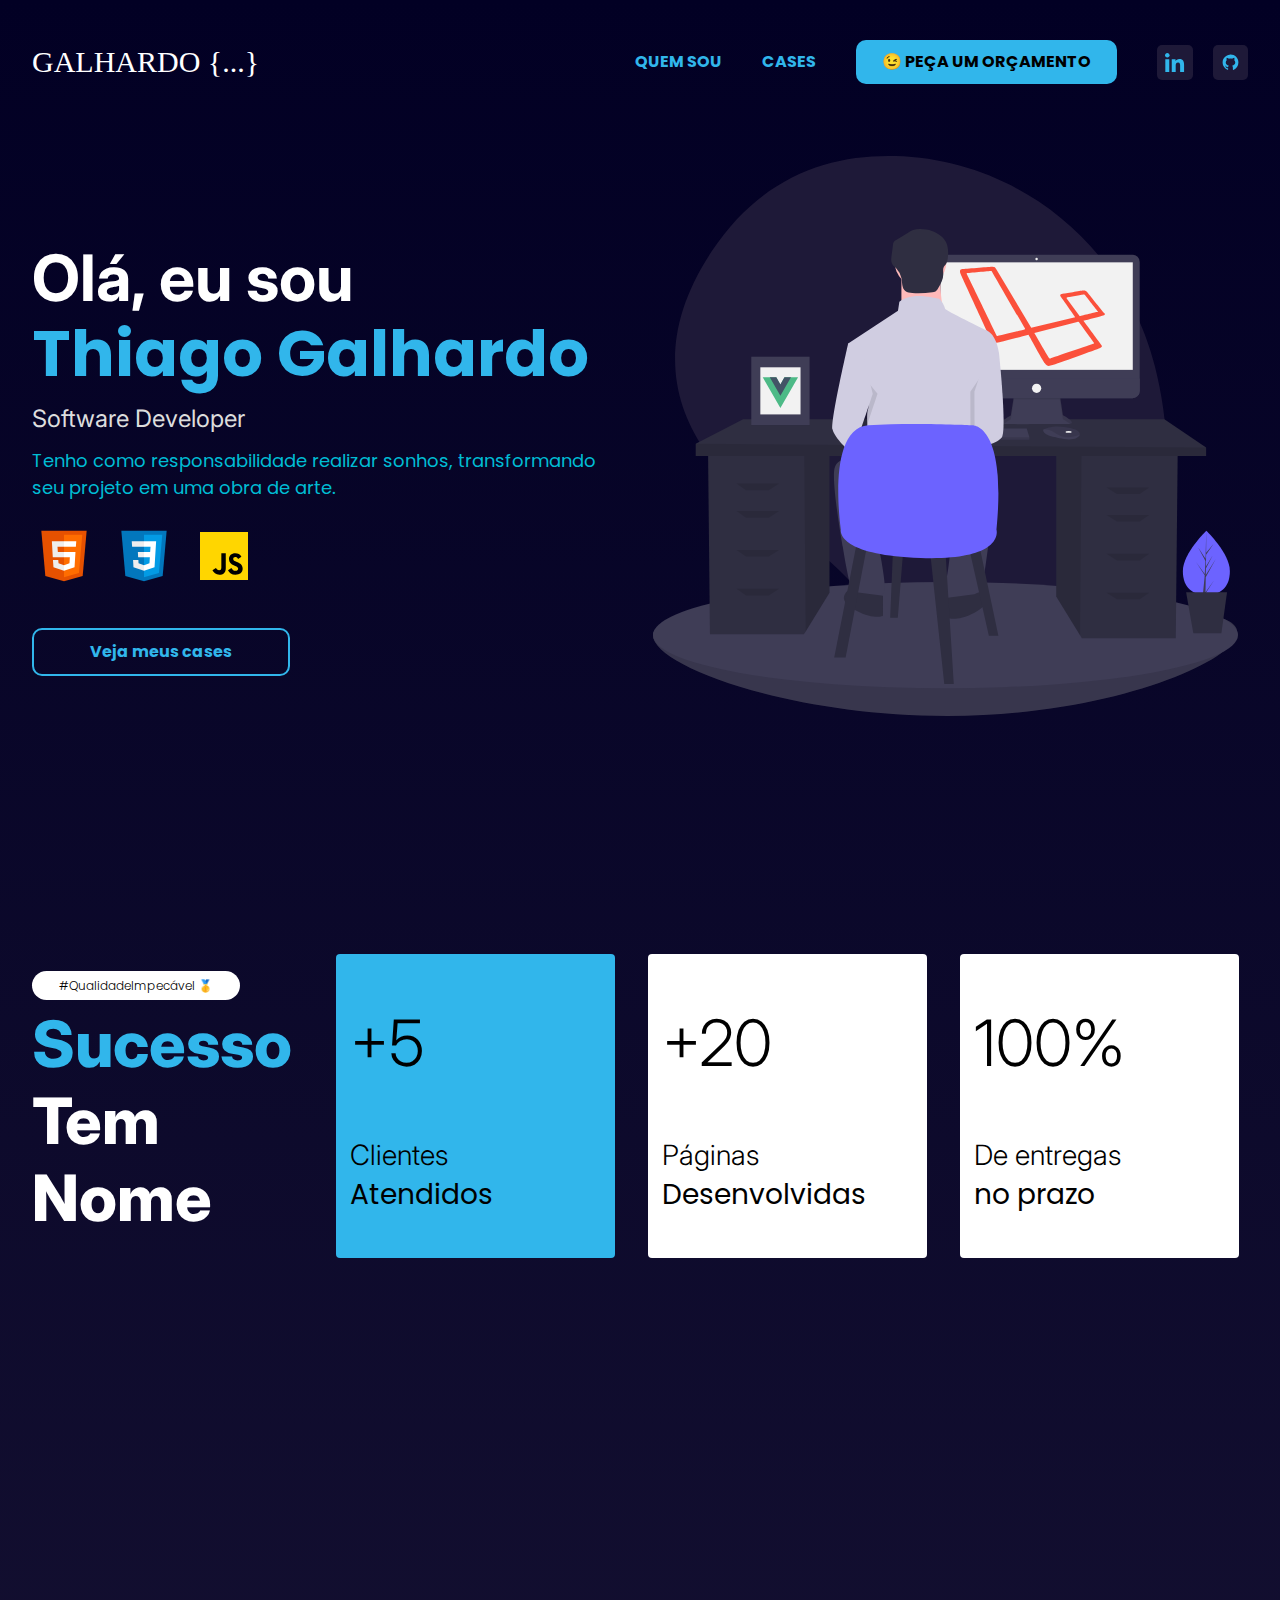
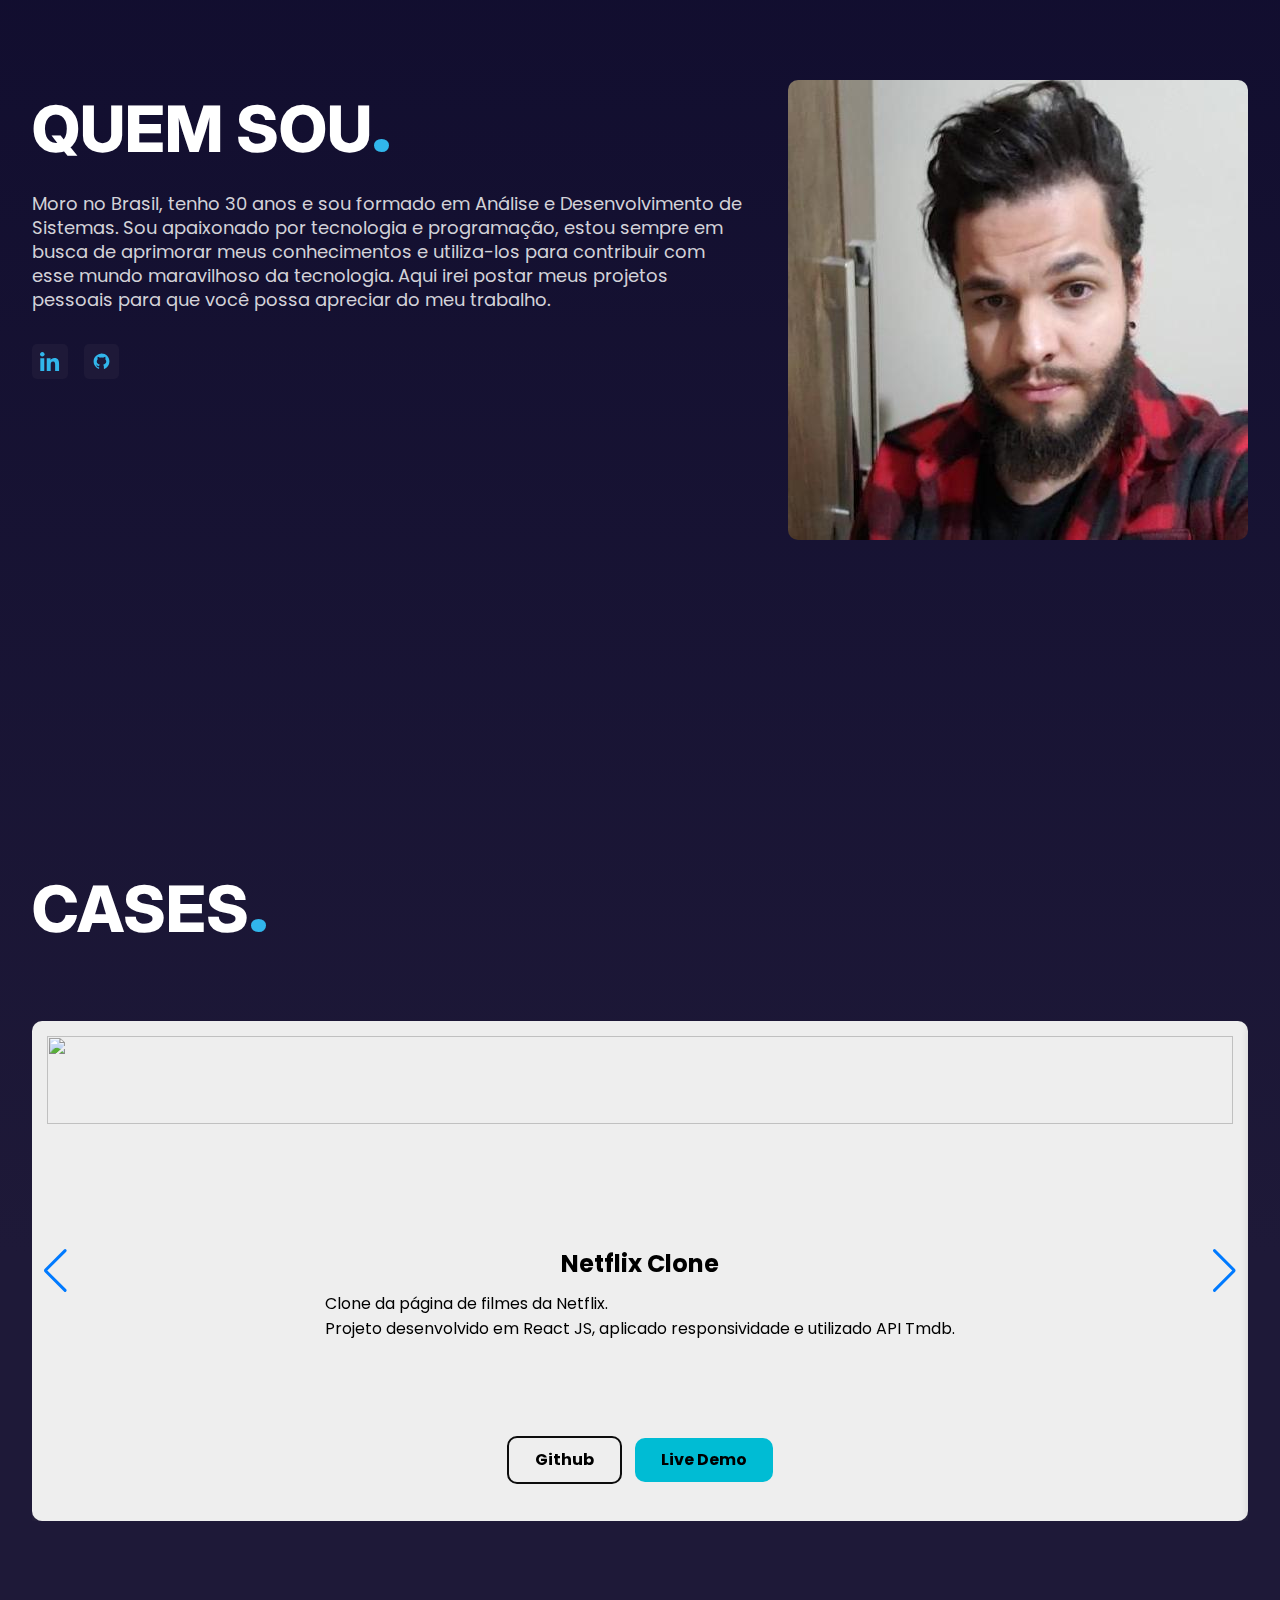
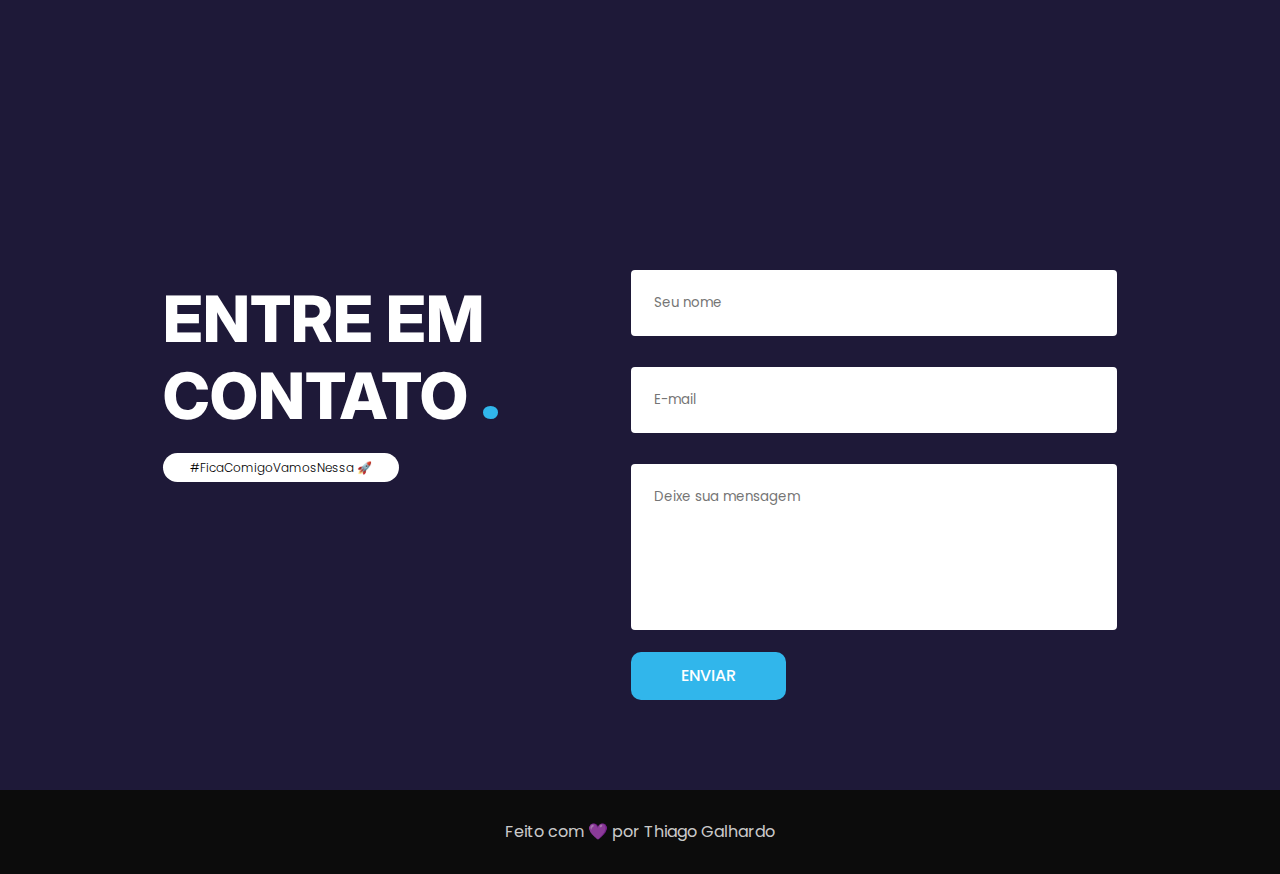
==== index.html @ ac918afe "change colors, logo and icons" ====
<!DOCTYPE html>
<html lang="pt-BR">

<head>
    <meta charset="UTF-8">
    <meta http-equiv="X-UA-Compatible" content="IE=edge">
    <meta name="viewport" content="width=device-width, initial-scale=1.0">

    <!-- ========= GOOGLE FONTS ========= -->

    <link rel="preconnect" href="https://fonts.googleapis.com" />
    <link rel="preconnect" href="https://fonts.gstatic.com" crossorigin />
    <link
        href="https://fonts.googleapis.com/css2?family=Inter:wght@300;700;800;900&family=Poppins:wght@400;700&display=swap"
        rel="stylesheet" />

    <!-- ========= CSS ========= -->

    <link rel="stylesheet" href="./assets/styles/reset.css" />
    <link rel="stylesheet" href="./assets/styles/pattern.css" />
    <link rel="stylesheet" href="./assets/styles/style.css" />
    <link rel="stylesheet" href="./assets/styles/responsive.css" />

    <!-- SWIPER -->
    <link rel="stylesheet" href="https://unpkg.com/swiper@8/swiper-bundle.min.css" />

    <title>Thiago Galhardo | Portfolio</title>
</head>

<body>
    <header>
        <div class="container">
            <div class="logo">

                <a href="index.html">
                    <p>GALHARDO {...}</p>
                </a>

            </div>
            <nav>
                <ul class="menu">
                    <li><a href="#about" class="menu-item">QUEM SOU</a></li>
                    <li><a href="#cases" class="menu-item">CASES</a></li>
                </ul>
                <a href="#contact" class="btn-primary">
                    😉 <span>PEÇA UM ORÇAMENTO</span></a>
                <ul class="menu-social">
                    <li class="icon-social">
                        <a href="https://www.linkedin.com/in/thgalhardo/" target="_blank"><img
                                src="./assets/img/icon-linkedin.svg" alt="Ir para Página do Linkedin" /></a>
                    </li>
                    <li class="icon-social">
                        <a href="https://github.com/ThiagoGalhardo" target="_blank"><img
                                src="./assets/img/icon-github.svg" alt="Ir para Página do GitHub" /></a>
                    </li>
                </ul>
            </nav>

        </div>
    </header>

    <main>
        <section class="s-hero">
            <div class="container">
                <div class="hello">
                    <div class="title">
                        <h1>Olá, eu sou <br /><span>Thiago Galhardo</span></h1>
                        <h2>Software Developer</h2>
                        <p>
                            Tenho como responsabilidade realizar sonhos, transformando seu projeto em uma obra de arte.
                        </p>

                        <div class="techs">
                            <a href="">
                                <img src="./assets/img/icon-html.svg" alt="Linguagem de marcação HTML" />
                            </a>
                            <a href="">
                                <img src="./assets/img/icon-css.svg" alt="Folha de estilo CSS" />
                            </a>
                            <a href="">
                                <img src="./assets/img/icon-javascript.svg" alt="Linguagem de programação Javascript" />
                            </a>
                        </div>

                        <a href="#cases" class="btn-primary empty">Veja meus cases</a>
                    </div>
                </div>

                <div class="hello-image">
                    <img src="./assets/img/undraw_laravel_and_vue.svg" alt="">
                </div>

            </div>
        </section>

        <section class="s-success">
            <div class="container">
                <div class="title-success">
                    <span class="tag">#QualidadeImpecável 🥇</span>
                    <h2><span>Sucesso</span><br />Tem <br />Nome</h2>
                </div>


                <div class="cards">
                    <div class="card active">
                        <div class="card-title">
                            <h3>+5</h3>
                        </div>
                        <div class="card-info">
                            <p>
                                Clientes <br />
                                <strong>Atendidos</strong>
                            </p>
                        </div>
                    </div>

                    <div class="card">
                        <div class="card-title">
                            <h3>+20</h3>
                        </div>
                        <div class="card-info">
                            <p>
                                Páginas <br />
                                <strong>Desenvolvidas </strong>
                            </p>
                        </div>
                    </div>

                    <div class="card">
                        <div class="card-title">
                            <h3>100%</h3>
                        </div>
                        <div class="card-info">
                            <p>
                                De entregas <br />
                                <strong>no prazo</strong>
                            </p>
                        </div>
                    </div>
                </div>


            </div>

        </section>

        <section id="about" class="s-about">
            <div class="container">
                <div class="about-me">
                    <h2>QUEM SOU<span>.</span></h2>
                    <p>Moro no Brasil, tenho 30 anos e sou formado em Análise e Desenvolvimento de Sistemas.
                        Sou apaixonado por tecnologia e programação, estou sempre em busca de aprimorar meus
                        conhecimentos e utiliza-los para contribuir com esse mundo maravilhoso da tecnologia.
                        Aqui irei postar meus projetos pessoais para que você possa apreciar do meu trabalho.
                    </p>
                    <ul>
                        <li class="icon-social">
                            <a href="https://www.linkedin.com/in/thgalhardo/"><img src="./assets/img/icon-linkedin.svg"
                                    alt="Meu Linkedin" /></a>
                        </li>

                        <li class="icon-social">
                            <a href="https://github.com/ThiagoGalhardo"><img src="./assets/img/icon-github.svg"
                                    alt="Meu GitHub" /></a>
                        </li>
                    </ul>
                </div>
                <div class="my-picture">
                    <img src="./assets/img/picture.jpg" alt="Foto de Perfil" />
                </div>
            </div>
        </section>

        <section id="cases" class="s-cases">
            <div class="container">
                <div class="title-cases">
                    <h2>CASES<span>.</span></h2>
                </div>

                <div class="swiper mySwiper">
                    <div class="swiper-wrapper">

                        <div class="swiper-slide">
                            <img src="./assets/img/netflix-clone.gif" alt="">
                            <h3>Netflix Clone</h3>
                            <p>Clone da página de filmes da Netflix.<br>
                                Projeto desenvolvido em React JS, aplicado responsividade e utilizado API Tmdb.</p>

                            <div class="card-footer">
                                <button class="btn-primary empty">
                                    <a href="https://github.com/ThiagoGalhardo/netflix-clone" target="_blank">Github</a>
                                </button>

                                <button class="btn-primary">
                                    <a href="https://netflix-clone-galhardo.vercel.app/" target="_blank">Live Demo</a>
                                </button>
                            </div>
                        </div>

                        <div class="swiper-slide">
                            <img src="./assets/img/lofi.gif" alt="">
                            <h3>LoFi Player</h3>
                            <p>Um player de música estilo LoFi, controles de mídia personalizados,
                                layout responsivo e com variedade de cores no tema.
                                Desenvolvido com HTML, CSS e JavaScript.</p>

                            <div class="card-footer">
                                <button class="btn-primary empty">
                                    <a href="https://github.com/ThiagoGalhardo/lofi-player" target="_blank">Github</a>
                                </button>
                                <button class="btn-primary">
                                    <a href="https://lofi-player-galhardo.vercel.app/" target="_blank">Live Demo</a>
                                </button>
                            </div>
                        </div>


                        <div class="swiper-slide">
                            <img src="./assets/img/countdown.gif" alt="">
                            <h3>CountDown</h3>
                            <p>Projeto de um countdown feito com base em um desafio da Rocketseat e aprimorado com
                                toggle para tema dark</p>

                            <div class="card-footer">
                                <button class="btn-primary empty">
                                    <a href="https://github.com/ThiagoGalhardo/desafio-countdown"
                                        target="_blank">Github</a>
                                </button>
                                <button class="btn-primary">
                                    <a href="https://thiagogalhardo.github.io/desafio-countdown/" target="_blank">Live
                                        Demo</a>
                                </button>
                            </div>
                        </div>


                        <div class="swiper-slide">
                            <img src="./assets/img/conversordemoeda.gif" alt="">
                            <h3>Conversor de moedas</h3>
                            <p>Site para verificação da conversão de moeda, consumindo api em tempo real e construído
                                utilizando o framework bulma.</p>

                            <div class="card-footer">
                                <button class="btn-primary empty">
                                    <a href="https://github.com/ThiagoGalhardo/conversor-de-moedas"
                                        target="_blank">Github</a>
                                </button>
                                <button class="btn-primary">
                                    <a href="https://conversor-de-moedas-six.vercel.app/" target="_blank">Live
                                        Demo</a>
                                </button>
                            </div>
                        </div>


                    </div>
                    <div class="swiper-button-next"></div>
                    <div class="swiper-button-prev"></div>
                </div>


            </div>
        </section>

        <section id="contact" class="s-contact">
            <div class="container">
                <div class="title-contact">
                    <h2>
                        ENTRE EM <br /> CONTATO
                        <span>.</span>
                    </h2>
                    <span class="tag">#FicaComigoVamosNessa 🚀</span>
                </div>

                <form class="form-contact" method="post" action="">
                    <div class="input-group">
                        <input type="text" placeholder="Seu nome" required />
                    </div>

                    <div class="input-group">
                        <input type="email" placeholder="E-mail" required />
                    </div>

                    <div class="input-group">
                        <textarea rows="6" placeholder="Deixe sua mensagem"></textarea>
                    </div>
                    <div class="input-button">
                        <button class="btn-primary" type="submit">ENVIAR</button>
                    </div>
                </form>
            </div>
        </section>
    </main>


    <footer>
        <div class="container">
            <div class="copy">
                <p>Feito com 💜 por Thiago Galhardo</p>
            </div>
        </div>
    </footer>

    <script src="https://unpkg.com/scrollreveal"></script>
    <script src="https://unpkg.com/swiper/swiper-bundle.min.js"></script>
    <script src="./assets/js/script.js"></script>
</body>

</html>
---- assets/styles/pattern.css ----
/* COLORS */

:root {
    --primary-color: #31b6eb;
    --second-color: #00BCD4;
    --white-color: #ffffff;
    --gray-color: #ddd;
    --black-color: #000000;
    --black-color-medium: #0c0c0c;
    --semi-black: #1e1e1e;
    --blue-dark: #1E1938;
}


/* GRID NORMAL 12 COLUMNS */

.container {
    width: 100%;
    max-width: 1246px;
    margin: 0 auto;
    padding: 0rem 1.5rem;
}


/* GRID FLUID 100% */

.container-fluid {
    width: 100%;
    padding: 0px 18px;
}


/* TITLE PATTERNS */

h2 {
    font-family: "Inter";
    font-weight: 800;
    font-size: 6.4rem;
    line-height: 7.7rem;
    color: var(--white-color);
    margin-top: 1rem;
}

h2 span {
    color: var(--primary-color);
}

.btn-primary {
    border-radius: 10px;
    font-weight: 700;
    line-height: 2.4rem;
    font-size: 1.6rem;
    background-color: var(--primary-color);
    color: var(--black-color);
    padding: 1rem 2.6rem;
    transition: all 0.2s;
}

.btn-primary:hover {
    background-color: var(--white-color);
    transform: scale(1.04);
}

.btn-primary.empty {
    border: 2px solid var(--primary-color);
    border-radius: 10px;
    color: var(--primary-color);
    background-color: transparent;
    transition: all 0.3s;
}

.btn-primary.empty:hover {
    color: var(--black-color);
    background-color: var(--primary-color);
}

.menu-item {
    display: inline-block;
    color: var(--primary-color);
    font-weight: 700;
    font-size: 1.6rem;
    line-height: 2.4rem;
    transition: all 0.2s;
}

.menu-item:hover {
    color: var(--white-color);
    transform: scale(1.04);
}

.tag {
    border-radius: 5rem;
    padding: 0.6rem 2.7rem;
    background-color: var(--white-color);
    font-size: 1.2rem;
    font-weight: 300;
}

.icon-social img{
    transition: all 0.2s;
    height: 3.5rem;
    background-color:var(--blue-dark);
    padding: 0.8rem;
    border-radius: 0.5rem;
}


/* FORM PATTERN */

input[type="text"],
input[type="email"],
textarea {
    background-color: var(--white-color);
    border: 3px solid var(--white-color);
    border-radius: 0.4rem;
    width: 100%;
    padding: 2rem;
    resize: none;
    color: var(--black-color);
    outline: none;
    transition: all 0.4s;
    box-sizing: border-box;
}

input[type="text"]:hover,
input[type="email"]:hover,
textarea:hover,
input[type="text"]:focus,
input[type="email"]:focus,
textarea:focus {
    border: 3px solid var(--primary-color);
    
}
---- assets/styles/style.css ----
body{
    background: linear-gradient(0deg, rgb(30, 25, 56) 30%, rgba(2,0,36,1) 100%);
}

/* HEADER */

header {
    position: absolute;
    top: 0;
    left: 0;
    width: 100%;
    padding: 4rem 0px;
    z-index: 10;
}

header .container {
    display: flex;
    flex-direction: row;
    justify-content: space-between;
    align-items: center;
}

header .container .logo p{
    font-family: 'Times New Roman', Times, serif;
    color: var(--white-color);
    font-size: 3rem;
    cursor: pointer;
}

header .container nav {
    display: flex;
    flex-direction: row;
    align-items: center;
    justify-content: space-between;
}

header .container nav .menu {
    display: flex;
    flex-direction: row;
    justify-content: space-around;
    align-items: center;
}

header .container nav .menu li {
    margin-right: 4rem;
}

header .container nav .menu-social {
    display: flex;
    flex-direction: row;
    justify-content: space-between;
    align-content: center;
    margin-left: 4rem;
    gap: 2em;
}

header .container nav .menu-social img:hover {
    filter: brightness(90%);
    transform: translateY(-10%);
}

/* SECTION HERO */

.s-hero {
    min-height: 90vh;
}

.s-hero .container {
    display: flex;
    flex-direction: row;
    align-items: flex-end;
    justify-content: space-between
}

.s-hero .container .title {
    display: flex;
    flex-direction: column;
    align-items: flex-start;
    width: 100%;
    max-width: 60rem;
    margin-top: 24rem;
    padding-bottom: 6rem;
}

.s-hero .container .title h1 {
    font-family: "Inter";
    font-weight: 700;
    font-size: 6.4rem;
    line-height: 7.5rem;
    text-align: left;
    color: var(--white-color);
}

.s-hero .container .title h1 span {
    color: var(--primary-color);
}

.s-hero .container .title h2 {
    font-weight: 400;
    font-size: 2.4rem;
    line-height: 3.6rem;
    text-align: left;
    color: var(--gray-color);
    margin-bottom: 1rem;
}

.s-hero .container .title p {
    font-weight: 400;
    font-size: 1.8rem;
    line-height: 2.7rem;
    text-align: left;
    color: var(--second-color)
}

.s-hero .container .title .techs {
    display: flex;
    align-items: center;
    justify-content: space-between;
    gap: 1.6rem;
    margin-top: 2.3rem;
}

.s-hero .container .title .techs a img {
    transition: all 0.2s;
}

.s-hero .container .title .techs a img:hover {
    filter: brightness(90%);
    transform: translateY(-10%);
}

.s-hero .container .title .btn-primary {
    margin-top: 4rem;
    padding: 1rem 5.6rem;
}

.s-hero .hello-image {
    display: flex;
    height: 60rem;
    padding: 2rem 1rem;
}


/* SECTION SUCCESS */

.s-success {
    padding: 14.4rem 0;
    margin: 0 auto;
    min-height: 90vh;
}

.s-success .container {
    display: flex;
    align-items: center;
    gap: 4.4rem;
}

.s-success .container .title-success h2 span {
    font-family: "Inter", sans-serif;
}

.s-success .container .cards {
    display: flex;
}

.s-success .container .cards .card {
    width: 27.9rem;
    height: 30.4rem;
    background-color: var(--white-color);
    border-radius: 4px;
    margin-right: 3.3rem;
    cursor: pointer;
    transition: all ease 0.2s;
}

.s-success .container .cards .card:hover {
    filter: brightness(90%);
    transform: scale(1.04);
}

.s-success .container .cards .card.active {
    background-color: var(--primary-color);
}

.s-success .container .cards .card:last-child {
    margin-right: 0;
}

.s-success .container .cards .card .card-title {
    margin: 5rem 0;
    padding-right: 14.5rem;
    padding-left: 1.4rem;
}

.s-success .container .cards .card .card-info {
    padding-left: 1.4rem;
}

.s-success .container .cards .card .card-title h3 {
    font-family: "Inter";
    font-weight: 300;
    font-size: 6.4rem;
    line-height: 7.7rem;
    margin-bottom: 5.5rem;
}

.s-success .container .cards .card .card-info p {
    font-family: "Inter";
    font-weight: 300;
    font-size: 2.8rem;
    line-height: 3.9rem;
}


/* ABOUT */

.s-about {
    /* background-color: var(--black-color-medium); */
    padding: 6rem 0;
}

.s-about .container {
    display: flex;
    justify-content: space-between;
    min-height: 80vh;
}

.s-about .container .about-me {
    width: 100%;
    max-width: 71rem;
}

.s-about .container .about-me p {
    font-weight: 400;
    line-height: 2.4rem;
    font-size: 1.8rem;
    color: rgba(255, 255, 255, 0.83);
    margin-top: 2.4rem;
}

.s-about .container .about-me ul {
    display: flex;
    flex-direction: row;
    gap: 1.6rem;
    margin-top: 3.2rem;
}

.s-about .container .about-me ul li a img {
    transition: all 0.2s;
}

.s-about .container .about-me ul li a img:hover {
    transform: translateY(-12%);
    filter: brightness(80%);
}

.s-about .container .my-picture img {
    border-radius: 10px;
}


/* CASES */

.s-cases {
    min-height: 90vh;
}

.s-cases .container {
    display: flex;
    flex-direction: column;
}

.s-cases .container .title-cases {
    margin-bottom: 7.3rem;
}

.swiper {
    width: 100%;
    height: 50rem;
  }

 .swiper-slide {
    display: flex;
    flex-direction: column;
    justify-content: start;  
    align-items: center;
    text-align: center;
    background: #eee;
    flex-wrap: nowrap;
    overflow: hidden;
    padding: 0px;
    border-radius: 1rem;
    transition: all 0.2s;
    box-shadow: rgba(99, 99, 99, 0.2) 0px 2px 8px 0px;
  }  

 .swiper-slide h3{
      font-size: 2.4rem;
  }

 .swiper-slide p{
    font-size: 1.6rem;
    padding: 1rem 3rem;
    height: 30%;
    text-align: left;
}

 .swiper-slide img {
    width: 100%;
    height: 45%;
    padding: 1.5rem;
    margin: 0;    
  }

 .card-footer .btn-primary{
      border: none;
      background-color: var(--second-color);
      color: var(--white-color);
      margin: 0.5rem;
  }

 .card-footer .btn-primary.empty{
    border: 2px solid var(--black-color-medium);
    color: var(--black-color-medium);
    background-color: transparent;
}

/* CONTACT */

.s-contact {
    padding-bottom: 4rem;
    min-height: 80vh;
}

.s-contact .container {
    display: flex;
    flex-direction: row;
    justify-content: space-evenly;
    align-items: flex-start;
    padding-top: 20rem;
}

.s-contact .container .title-contact h2 {
    margin-bottom: 2.4rem;
}

.s-contact .container .form-contact {
    width: 100%;
    max-width: 48.6rem;
}

.s-contact .container .form-contact .input-group input[type="text"],
.s-contact .container .form-contact .input-group input[type="email"] {
    margin-bottom: 3.1rem;
}

.s-contact .container .form-contact .input-group textarea {
    margin-bottom: 0;
}

.input-button {
    width: 100%;
    display: flex;
    justify-content: flex-start;
}

.s-contact .container .form-contact button {
    background-color: var(--primary-color);
    color: var(--white-color);
    font-weight: 500;
    padding: 1.2rem 5rem;
    border: none;
    margin-top: 1.7rem;
}


/* FOOTER */

footer {
    background-color: var(--black-color-medium);
}

footer .container {
    display: flex;
    align-items: center;
    justify-content: center;
}

footer .container .copy {
    padding: 3rem 0;
}

footer .container .copy {
    color: rgba(255, 255, 255, 0.8);
    font-weight: 400;
    font-size: 1.6rem;
    line-height: 2.4rem;
}
---- assets/styles/responsive.css ----
@media (max-width: 1260px) {
    .s-success .container {
        flex-direction: column;
    }
    .s-success .container .title-success {
        display: flex;
        align-items: center;
        justify-content: center;
        flex-direction: column;
    }
    .s-success .container .title-success h2 {
        text-align: center;
    }
}

@media (max-width: 950px) {
    .s-success .container .cards {
        flex-direction: column;
        gap: 3rem;
        align-items: center;
        justify-content: center;
        width: 100%;
        height: auto;
        margin: 0 auto;
    }
    .s-success .container .cards .card {
        margin-right: 0;
        display: flex;
        flex-direction: row;
        justify-content: center;
        align-items: center;
        max-width: 100%;
    }
    .s-cases .container .title-cases h2 {
        text-align: center;
    }
    .s-success .container .cards .card .card-title h3 {
        margin-bottom: 0;
    }
    .s-cases .container .cases {
        flex-direction: column;
        gap: 4rem;
    }
    .s-contact .container {
        flex-direction: column;
        align-items: center;
        justify-content: center;
    }
    .s-contact .container .title-contact {
        display: flex;
        flex-direction: column;
        align-items: center;
        justify-content: center;
        margin-bottom: 4rem;
    }
    .s-contact .container .title-contact form {
        display: flex;
        flex-direction: column;
        align-items: center;
    }
    .input-button {
        justify-content: center;
    }
    .s-contact .container .form-contact {
        width: 100%;
        max-width: 100%;
    }
}

@media (max-width: 624px) {
    html {
        font-size: 50.2%;
    }
    .s-about .container {
        display: flex;
        flex-direction: column;
        justify-content: space-between;
    }
    .s-about .container .my-picture {
        margin-top: 2rem;
    }
    .s-hero {
        background-position: center center;
    }
    .s-success .container .cards .card {
        flex-direction: column;
    }
    .s-success .container .cards .card .card-title {
        padding: 0;
    }
    .s-success .container .cards .card .card-title h3 {
        text-align: center;
    }
    .s-success .container .cards .card .card-info p {
        text-align: center;
    }
}
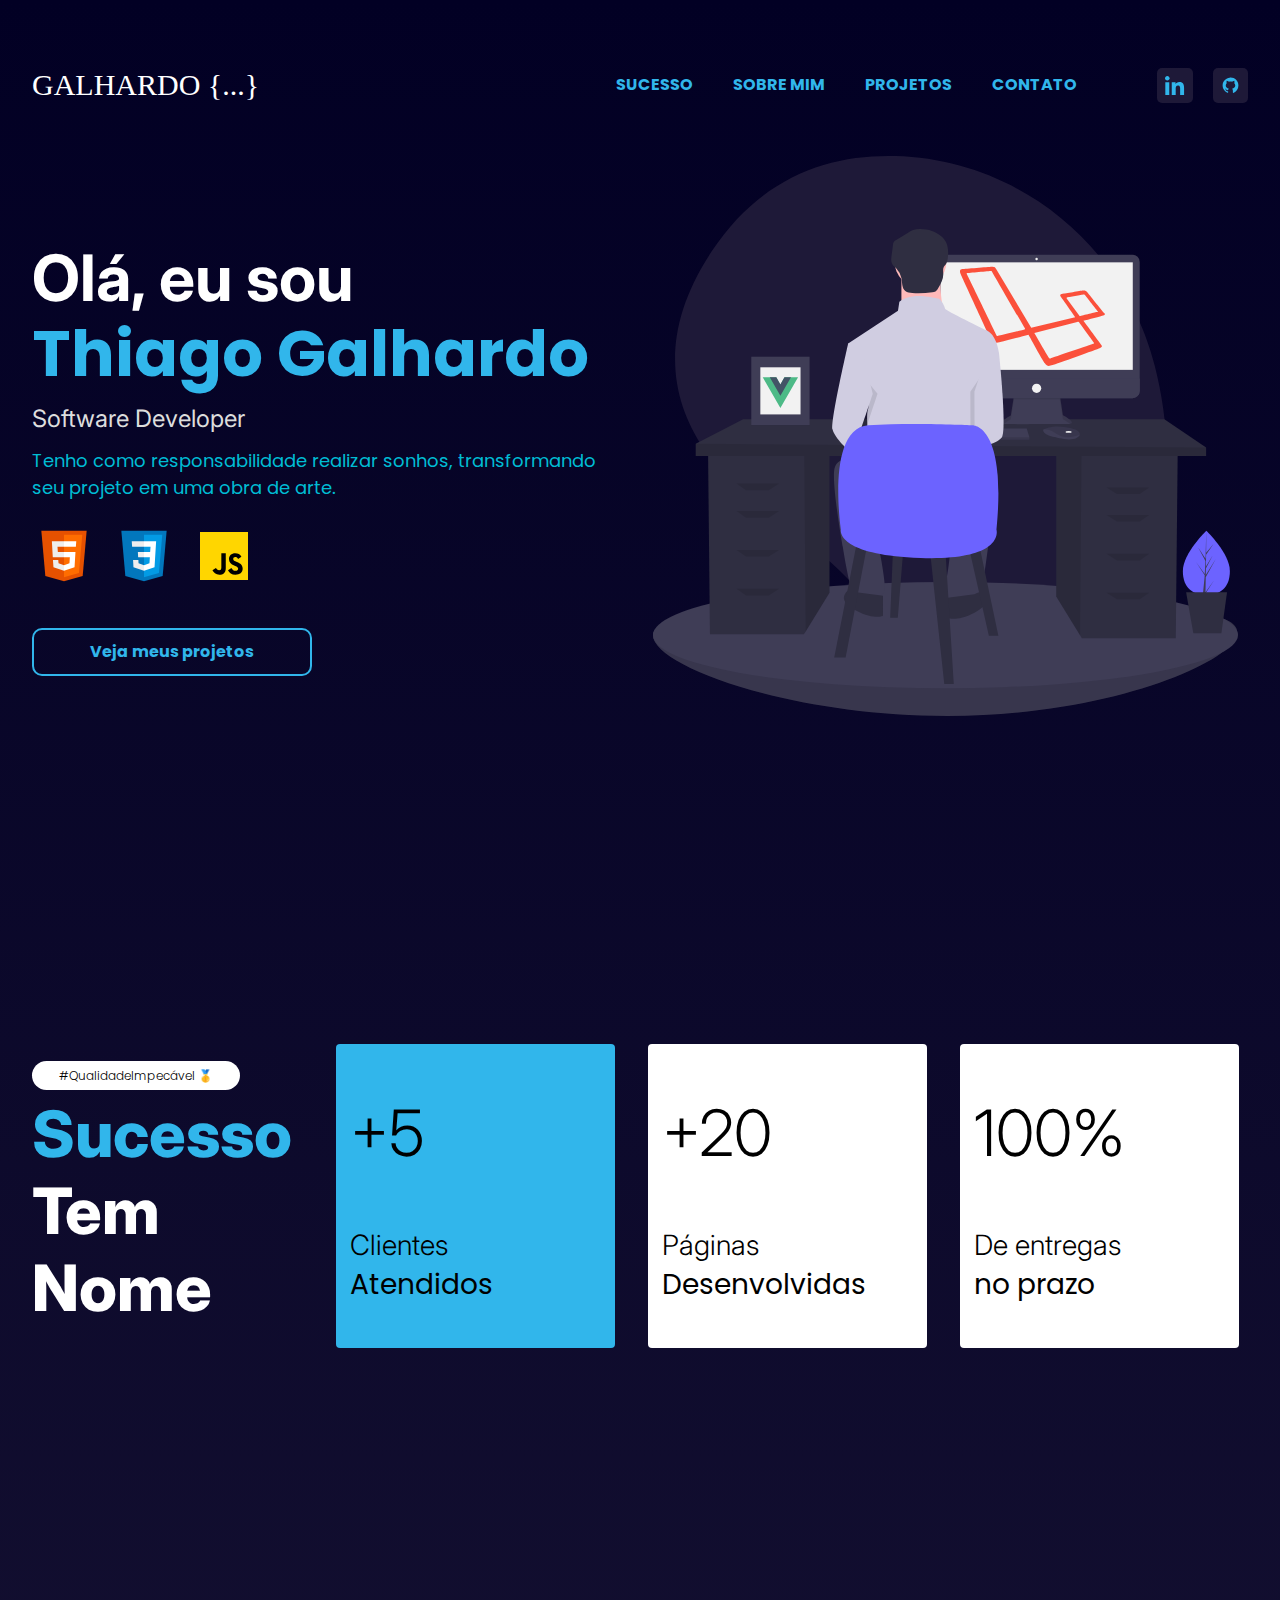
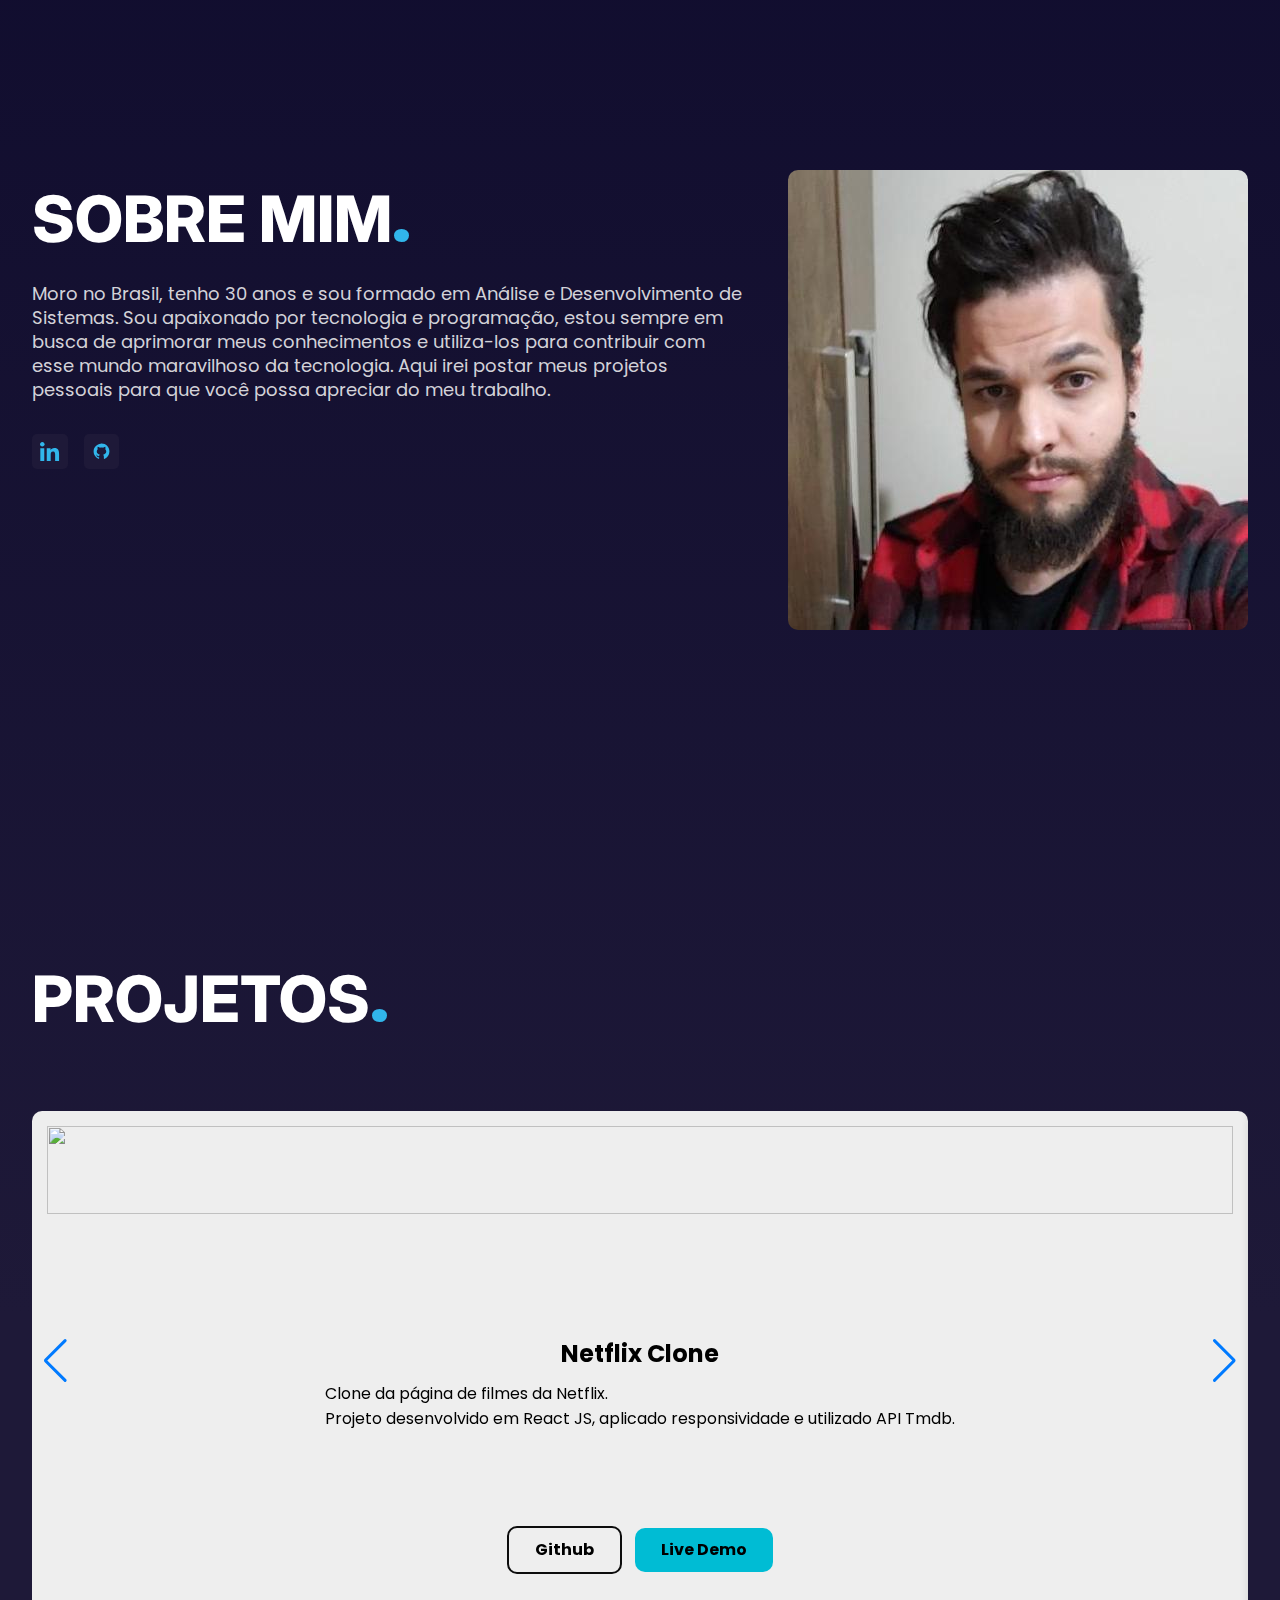
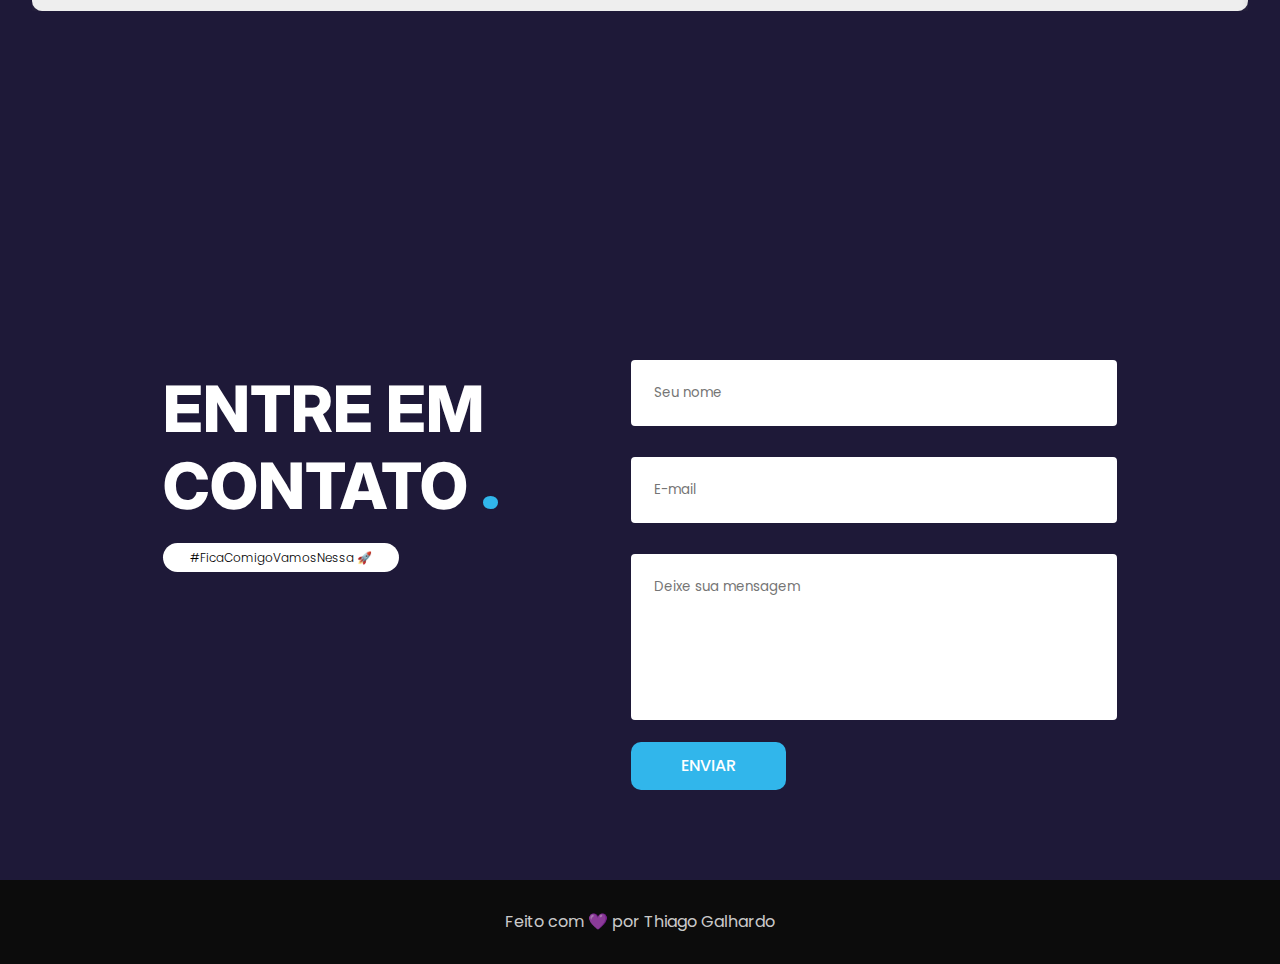
==== commit 914b9920: "add menu hamburger" ====
--- a/index.html
+++ b/index.html
@@ -39,11 +39,12 @@
             </div>
             <nav>
                 <ul class="menu">
-                    <li><a href="#about" class="menu-item">QUEM SOU</a></li>
-                    <li><a href="#cases" class="menu-item">CASES</a></li>
+                    <li><a href="#success" class="menu-item">SUCESSO</a></li>
+                    <li><a href="#about" class="menu-item">SOBRE MIM</a></li>
+                    <li><a href="#projects" class="menu-item">PROJETOS</a></li>
+                    <li><a href="#contact" class="menu-item">CONTATO</a></li>
                 </ul>
-                <a href="#contact" class="btn-primary">
-                    😉 <span>PEÇA UM ORÇAMENTO</span></a>
+
                 <ul class="menu-social">
                     <li class="icon-social">
                         <a href="https://www.linkedin.com/in/thgalhardo/" target="_blank"><img
@@ -56,11 +57,24 @@
                 </ul>
             </nav>
 
+
+            <div class="toggle" onclick="toggleMenu();"></div>
+
+            <div class="sidebar">
+                <ul class="menu">
+                    <li><a href="#home" onclick="toggleMenu();">Início</a></li>
+                    <li><a href="#success" onclick="toggleMenu();">Sucesso</a></li>
+                    <li><a href="#about" onclick="toggleMenu();">Sobre mim</a></li>
+                    <li><a href="#projects" onclick="toggleMenu();">Projetos</a></li>
+                    <li><a href="#contact" onclick="toggleMenu();">Contato</a></li>
+                </ul>
+            </div>
+
         </div>
     </header>
 
     <main>
-        <section class="s-hero">
+        <section class="s-hero" id="home">
             <div class="container">
                 <div class="hello">
                     <div class="title">
@@ -82,10 +96,9 @@
                             </a>
                         </div>
 
-                        <a href="#cases" class="btn-primary empty">Veja meus cases</a>
-                    </div>
-                </div>
-
+                        <a href="#projects" class="btn-primary empty">Veja meus projetos</a>
+                    </div>
+                </div>
                 <div class="hello-image">
                     <img src="./assets/img/undraw_laravel_and_vue.svg" alt="">
                 </div>
@@ -93,7 +106,7 @@
             </div>
         </section>
 
-        <section class="s-success">
+        <section class="s-success" id="success">
             <div class="container">
                 <div class="title-success">
                     <span class="tag">#QualidadeImpecável 🥇</span>
@@ -144,10 +157,10 @@
 
         </section>
 
-        <section id="about" class="s-about">
+        <section class="s-about" id="about">
             <div class="container">
                 <div class="about-me">
-                    <h2>QUEM SOU<span>.</span></h2>
+                    <h2>SOBRE MIM<span>.</span></h2>
                     <p>Moro no Brasil, tenho 30 anos e sou formado em Análise e Desenvolvimento de Sistemas.
                         Sou apaixonado por tecnologia e programação, estou sempre em busca de aprimorar meus
                         conhecimentos e utiliza-los para contribuir com esse mundo maravilhoso da tecnologia.
@@ -155,13 +168,13 @@
                     </p>
                     <ul>
                         <li class="icon-social">
-                            <a href="https://www.linkedin.com/in/thgalhardo/"><img src="./assets/img/icon-linkedin.svg"
-                                    alt="Meu Linkedin" /></a>
+                            <a href="https://www.linkedin.com/in/thgalhardo/" target="_blank"><img
+                                    src="./assets/img/icon-linkedin.svg" alt="Meu Linkedin" /></a>
                         </li>
 
                         <li class="icon-social">
-                            <a href="https://github.com/ThiagoGalhardo"><img src="./assets/img/icon-github.svg"
-                                    alt="Meu GitHub" /></a>
+                            <a href="https://github.com/ThiagoGalhardo" target="_blank"><img
+                                    src="./assets/img/icon-github.svg" alt="Meu GitHub" /></a>
                         </li>
                     </ul>
                 </div>
@@ -171,10 +184,10 @@
             </div>
         </section>
 
-        <section id="cases" class="s-cases">
-            <div class="container">
-                <div class="title-cases">
-                    <h2>CASES<span>.</span></h2>
+        <section class="s-projects" id="projects">
+            <div class="container">
+                <div class="title-projects">
+                    <h2>PROJETOS<span>.</span></h2>
                 </div>
 
                 <div class="swiper mySwiper">
@@ -200,7 +213,7 @@
                         <div class="swiper-slide">
                             <img src="./assets/img/lofi.gif" alt="">
                             <h3>LoFi Player</h3>
-                            <p>Um player de música estilo LoFi, controles de mídia personalizados,
+                            <p>Player de música LoFi, controles de mídia personalizados,
                                 layout responsivo e com variedade de cores no tema.
                                 Desenvolvido com HTML, CSS e JavaScript.</p>
 
@@ -232,6 +245,8 @@
                                 </button>
                             </div>
                         </div>
+
+
 
 
                         <div class="swiper-slide">
--- a/assets/styles/pattern.css
+++ b/assets/styles/pattern.css
@@ -19,14 +19,6 @@
     max-width: 1246px;
     margin: 0 auto;
     padding: 0rem 1.5rem;
-}
-
-
-/* GRID FLUID 100% */
-
-.container-fluid {
-    width: 100%;
-    padding: 0px 18px;
 }
 
 
--- a/assets/styles/style.css
+++ b/assets/styles/style.css
@@ -18,6 +18,7 @@
     flex-direction: row;
     justify-content: space-between;
     align-items: center;
+    height: 10vh;
 }
 
 header .container .logo p{
@@ -59,10 +60,84 @@
     transform: translateY(-10%);
 }
 
+.toggle {
+    position: fixed;
+    top: 2.5rem;
+    right: 2rem;
+    width: 5rem;
+    height: 5rem;
+    background: var(--black-color-medium) url(../img/menu.png);
+    background-size: 3rem;
+    background-position: center;
+    background-repeat: no-repeat;
+    cursor: pointer;
+    z-index: 200;
+    border-radius: 5px;
+    visibility: hidden;
+}
+
+
+.toggle.active {
+    background: var(--black-color-medium) url(../img/close.png);
+    background-size: 25px;
+    background-position: center;
+    background-repeat: no-repeat;
+    cursor: pointer;
+}
+
+.sidebar {
+    position: fixed;
+    top: 0;
+    right: 0;
+    width: 100%;
+    height: 100%;
+    background: var(--black-color);
+    display: flex;
+    justify-content: center;
+    align-items: center;
+    transform: 0.5s;
+    z-index: 150;
+    right: -100%;
+}
+
+.sidebar.active {
+    right: 0;
+    top: 0;
+    margin: 0;
+}
+
+.sidebar ul {
+    display: flex;
+    justify-content: center;
+    align-items: center;
+    flex-direction: column;
+}
+
+.sidebar ul li {
+    padding: 1rem;
+    margin-bottom: 1rem;
+}
+
+.sidebar ul li a {
+    color: #fff;
+    font-size: 4rem;
+    margin: 1rem 0 5rem;
+    font-weight: 300;
+    letter-spacing: 2px;
+    text-transform: uppercase;
+    padding: 1rem;    
+}
+
+.sidebar ul li a:hover {
+    color: var(--blue-dark);
+}
+
+
+
 /* SECTION HERO */
 
 .s-hero {
-    min-height: 90vh;
+    min-height: 100vh;
 }
 
 .s-hero .container {
@@ -259,18 +334,17 @@
 }
 
 
-/* CASES */
-
-.s-cases {
+/* PROJECTS */
+
+.s-projects {
     min-height: 90vh;
 }
 
-.s-cases .container {
+.s-projects .container {
     display: flex;
     flex-direction: column;
 }
-
-.s-cases .container .title-cases {
+.s-projects .container .title-projects {
     margin-bottom: 7.3rem;
 }
 
@@ -396,5 +470,3 @@
     font-size: 1.6rem;
     line-height: 2.4rem;
 }
-
-
--- a/assets/styles/responsive.css
+++ b/assets/styles/responsive.css
@@ -1,4 +1,23 @@
-@media (max-width: 1260px) {
+@media (max-width: 1261px) {
+
+    .s-hero .container {
+        display: flex;
+        flex-direction: column;
+        align-items: center;
+        justify-content: space-between;
+    }
+
+    .s-hero .container,  .s-hero .container .title,
+    .s-hero .container .title h1, .s-hero .container .title h2,
+    .s-hero .container .title p {
+        align-items: center;
+        text-align: center;
+    }
+
+    .s-hero .container .hello-image img {
+        display: none;
+    }   
+
     .s-success .container {
         flex-direction: column;
     }
@@ -11,36 +30,63 @@
     .s-success .container .title-success h2 {
         text-align: center;
     }
+
+    .s-about .container {
+        display: flex;
+        flex-direction: column;
+        justify-content: center;
+        align-items: center;
+    }
+    .s-about .container .about-me h2,
+    .s-about .container .about-me p {
+        text-align: center;
+    }
+
+    .s-about .container .about-me ul {
+        justify-content: center;
+        margin-bottom: 2rem;
+    }
+
+    .s-about .container .my-picture {
+        margin-top: 2rem;
+    }
+
+    .s-projects .container .title-projects h2 {
+        text-align: center;
+    }
+
+    .s-projects .container .projects {
+        flex-direction: column;
+        justify-content: center;
+        align-items: center;
+        gap: 4rem;
+    }
+
+    .swiper-slide p{
+        line-height: 2.2rem;
+    } 
+
+    .mySwiper{
+        width: 400px;
+    }
+
 }
 
-@media (max-width: 950px) {
-    .s-success .container .cards {
-        flex-direction: column;
-        gap: 3rem;
-        align-items: center;
-        justify-content: center;
-        width: 100%;
-        height: auto;
-        margin: 0 auto;
-    }
-    .s-success .container .cards .card {
-        margin-right: 0;
-        display: flex;
-        flex-direction: row;
-        justify-content: center;
-        align-items: center;
-        max-width: 100%;
-    }
-    .s-cases .container .title-cases h2 {
-        text-align: center;
-    }
-    .s-success .container .cards .card .card-title h3 {
-        margin-bottom: 0;
-    }
-    .s-cases .container .cases {
-        flex-direction: column;
-        gap: 4rem;
-    }
+@media (max-width: 992px) {
+
+    .menu-social, header .container nav a{
+        display: none;
+        visibility: hidden;
+    }
+
+    header .container{
+        position: fixed;
+        background-color: var(--black-color);
+        top: 0;
+        padding: 3rem;
+    }
+
+
     .s-contact .container {
         flex-direction: column;
         align-items: center;
@@ -65,33 +111,126 @@
         width: 100%;
         max-width: 100%;
     }
+
+    .s-success .container .cards {
+        display: flex;
+        flex-direction: column;
+        align-items: center;
+        gap: 4.4rem;
+        width: 100%;
+    }
+
+    .s-success .container .cards .card{
+        width: 100%;
+        align-items: center;
+        justify-content: center;
+        text-align: center;
+        margin: 0;
+    }
+    .s-success .container .cards .card .card-title h3 {
+        text-align: center;
+        padding: 0;
+        line-height: 7.7rem;
+        margin-left: 14.5rem;
+        margin-bottom: 2rem;
+        margin-top: 5rem;
+        align-self: center;
+    }
+
+    .toggle {
+        visibility: visible;
+        z-index: 300;
+    }
+
 }
 
 @media (max-width: 624px) {
     html {
         font-size: 50.2%;
     }
+
+    .s-hero {
+        height: 80vh;
+    }
+
+    .s-success {
+        padding: 2rem;
+        margin: 0 auto;
+        min-height: 80vh;
+    }
+    
+    .s-success .container {
+        display: flex;
+        align-items: center;
+        justify-content: flex-start;
+        gap: 2rem;
+    }
+
+    .s-success .container .cards .card:hover {
+        filter: brightness(90%);
+        transform: scale(1);
+    }
+
     .s-about .container {
         display: flex;
         flex-direction: column;
-        justify-content: space-between;
-    }
+        justify-content: center;
+    }
+    
     .s-about .container .my-picture {
         margin-top: 2rem;
     }
-    .s-hero {
-        background-position: center center;
-    }
-    .s-success .container .cards .card {
-        flex-direction: column;
-    }
-    .s-success .container .cards .card .card-title {
-        padding: 0;
-    }
-    .s-success .container .cards .card .card-title h3 {
-        text-align: center;
-    }
-    .s-success .container .cards .card .card-info p {
-        text-align: center;
-    }
+    .mySwiper{
+        width: 300px; 
+    }
+}
+
+
+
+@media (max-width: 484px) {
+    header .container .logo p{
+        font-size: 2.2rem;
+    }
+
+    .toggle {
+        height: 3rem;
+    }
+
+
+    .s-hero .container {
+        align-items: center;
+        justify-content: space-between
+    }
+    
+    .s-hero .container .title {
+        align-items: center;
+    }
+    
+    .s-hero .container .title h1 {
+        text-align: center;
+    }
+    
+    .s-hero .container .title h1 span {
+        color: var(--primary-color);
+    }
+    
+    .s-hero .container .title h2 {
+        text-align: center;
+    }
+    
+    .s-hero .container .title p {
+        font-weight: 400;
+        font-size: 1.8rem;
+        line-height: 2.7rem;
+        text-align: center;
+        color: var(--second-color)
+    }
+
+    .mySwiper{
+        width: 250px;
+    }
+    .swiper-slide p{
+        line-height: 1.8rem;
+    }
+    
 }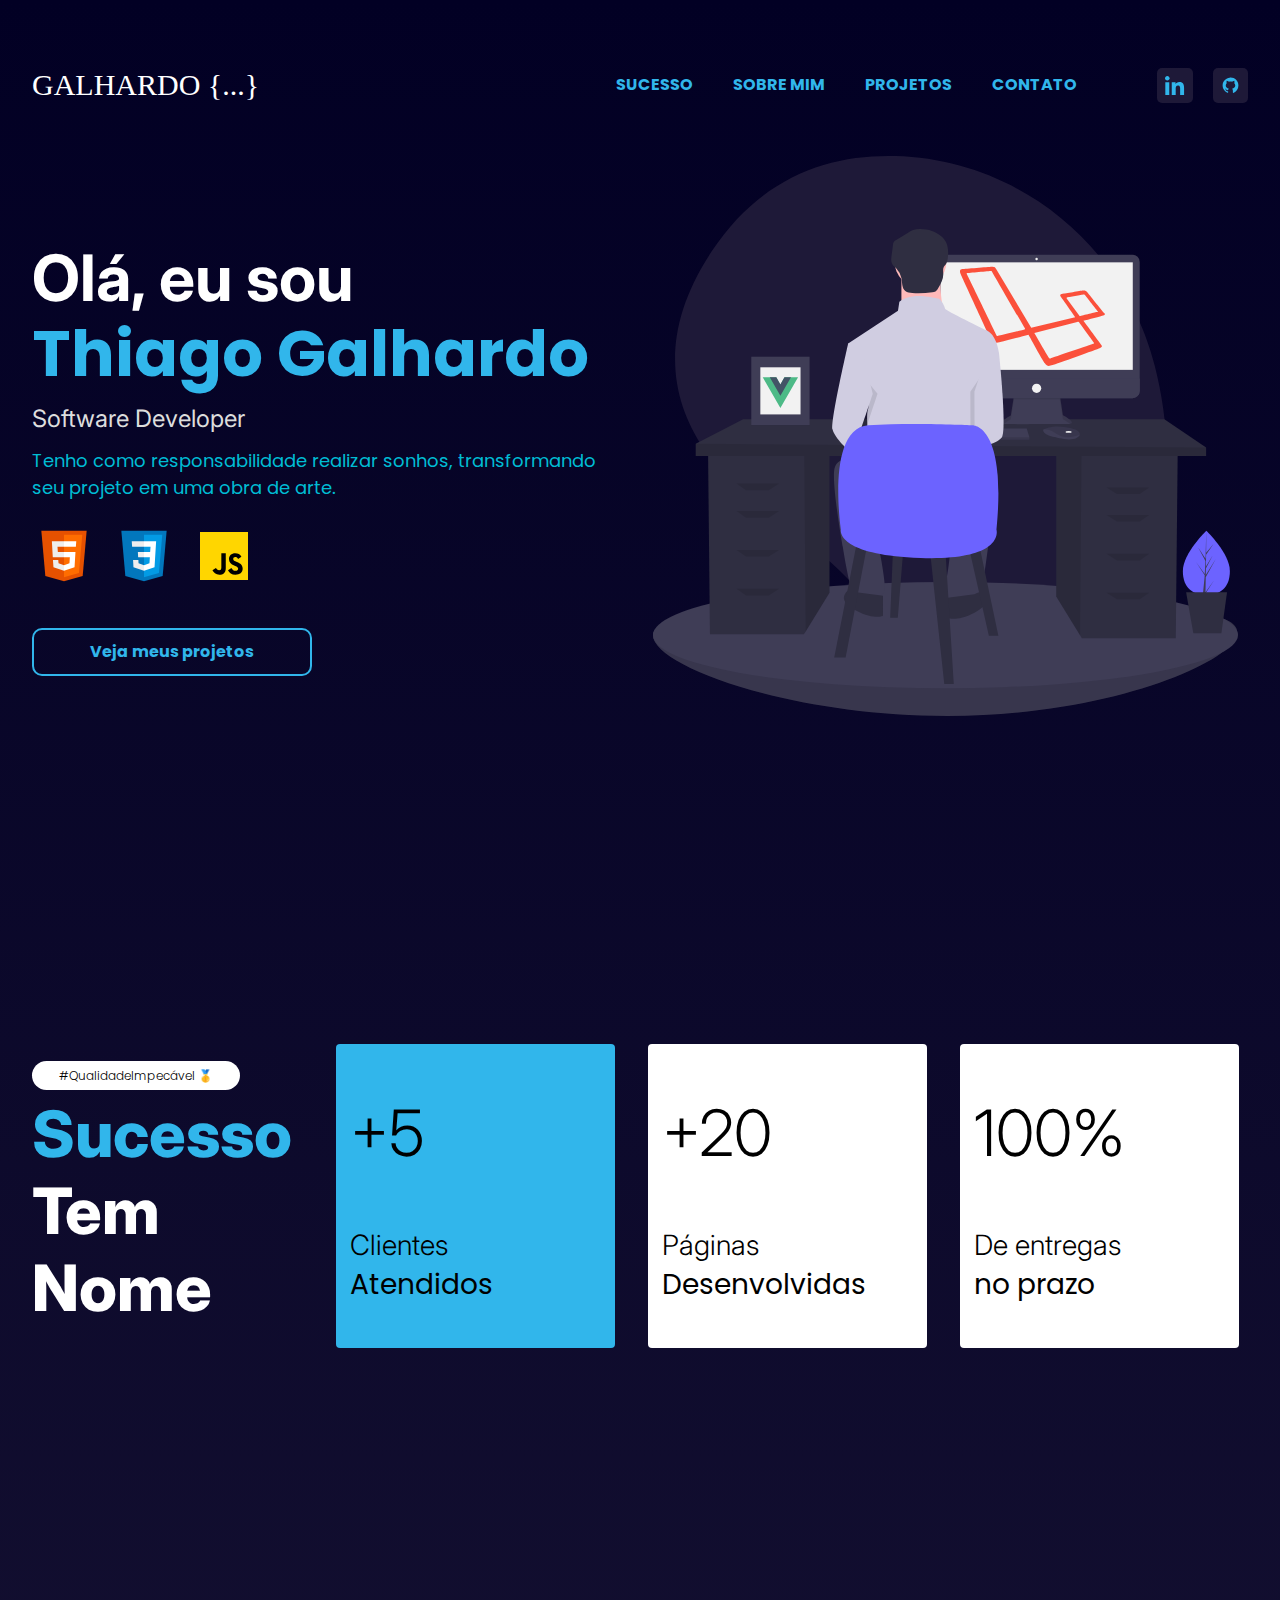
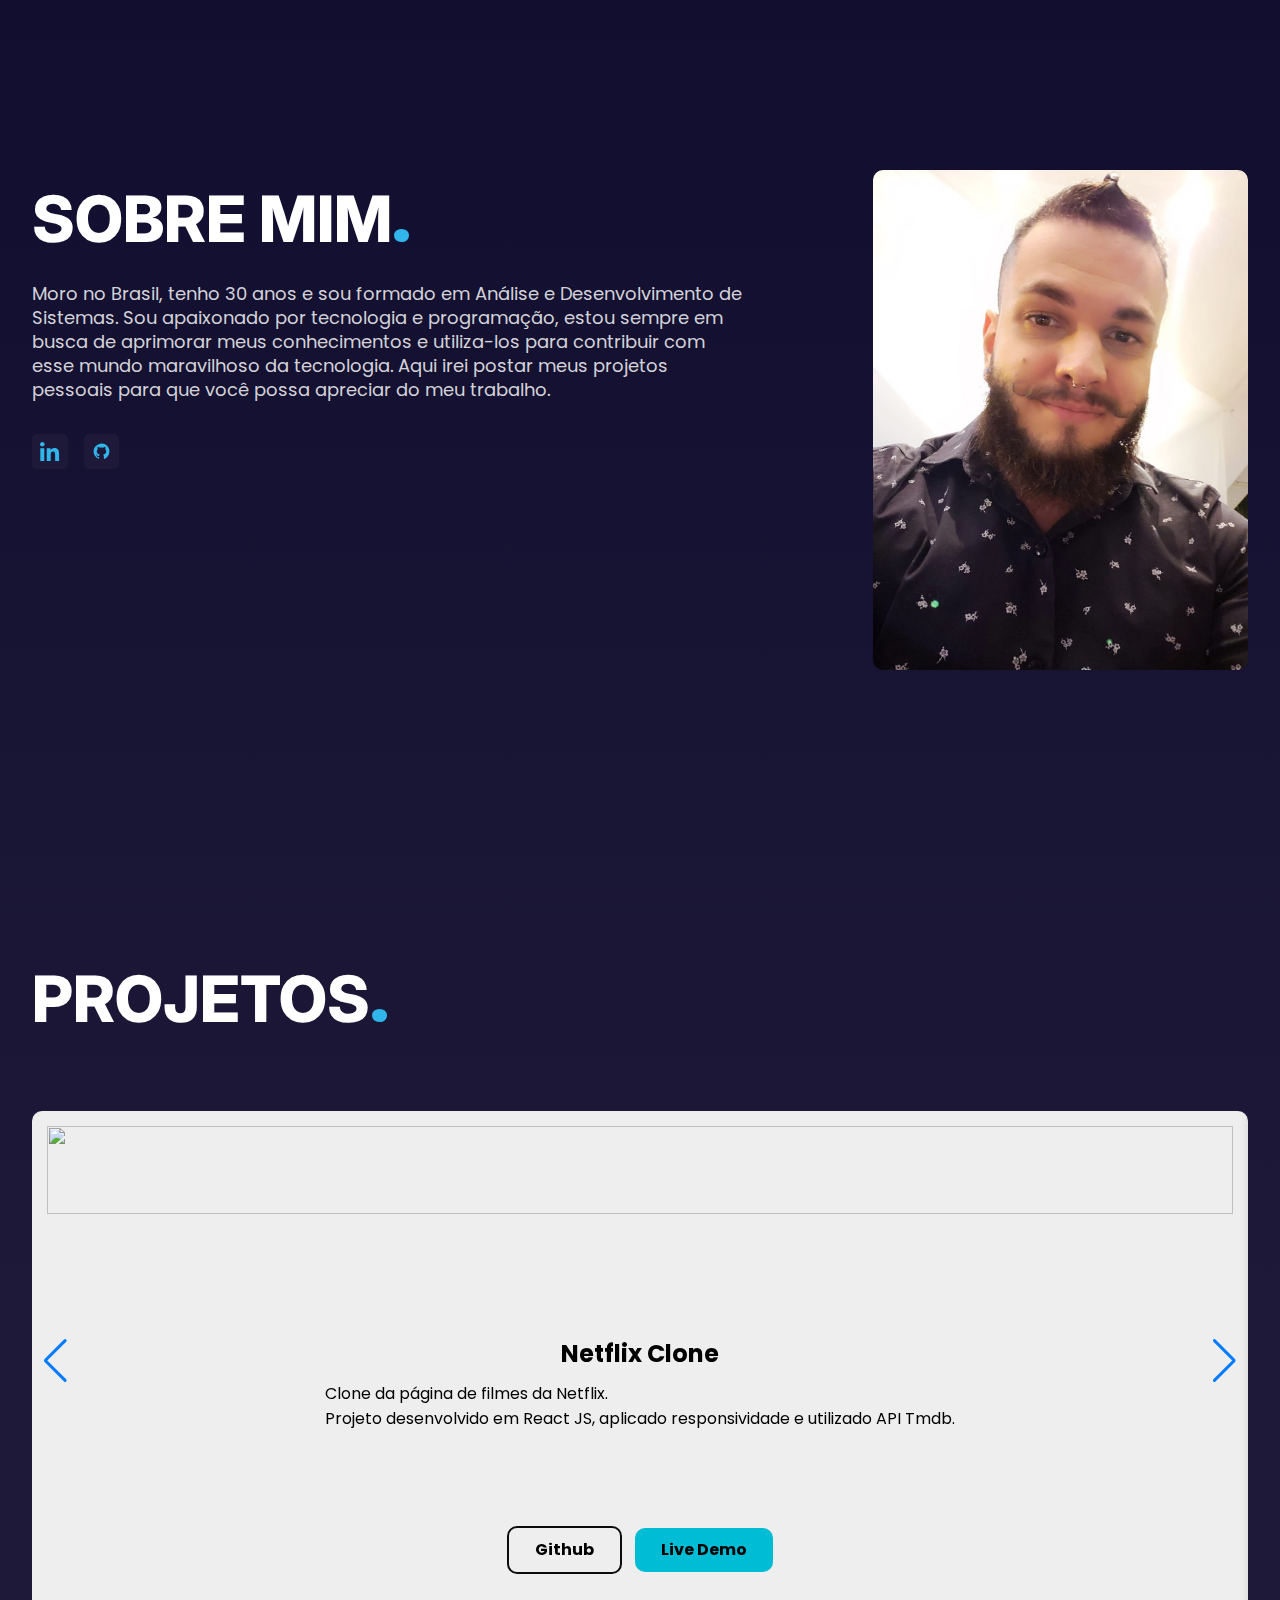
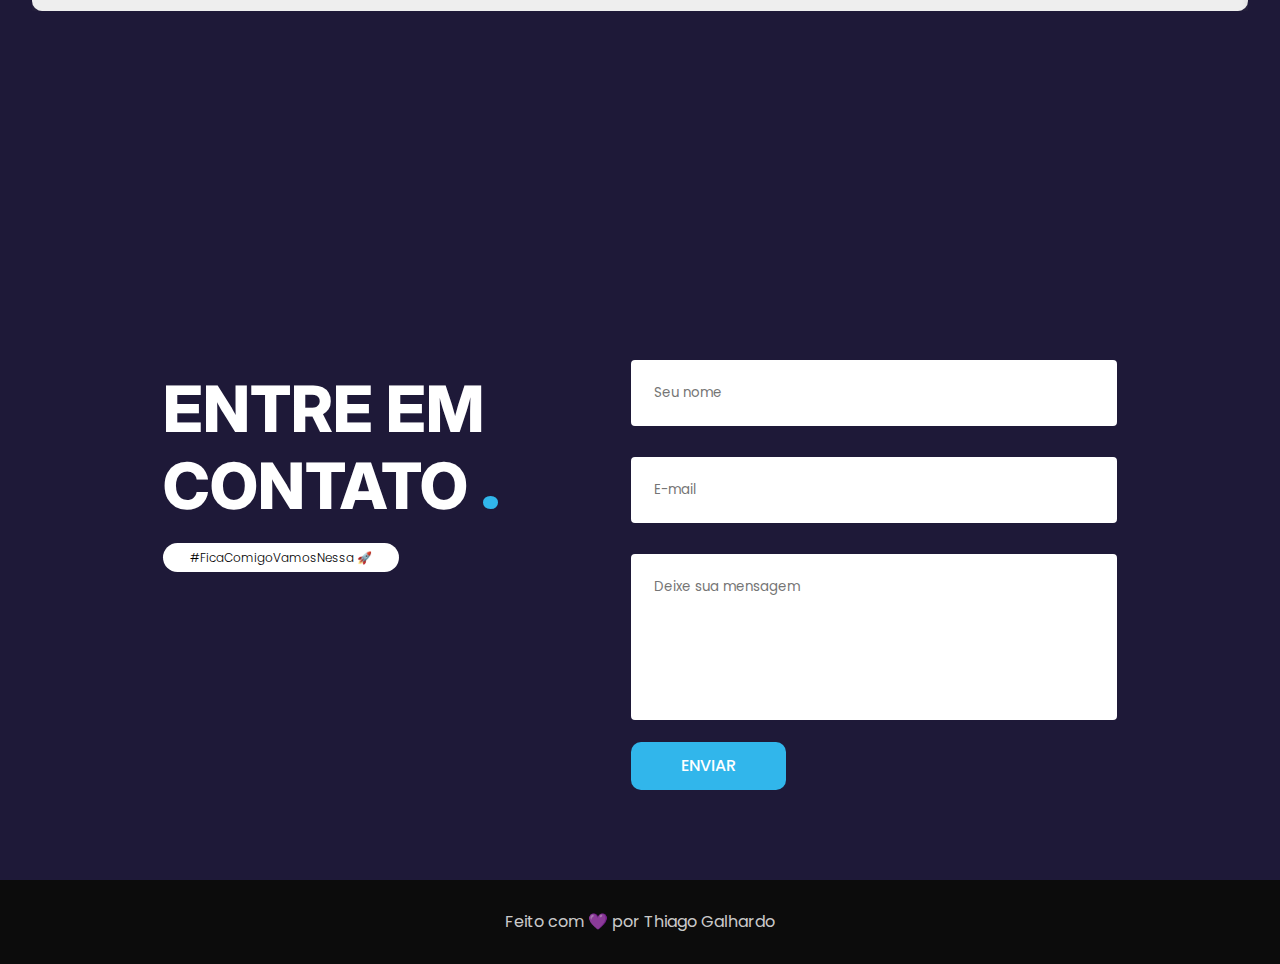
==== commit 3407c2b1: "change picture in section about" ====
--- a/index.html
+++ b/index.html
@@ -179,7 +179,7 @@
                     </ul>
                 </div>
                 <div class="my-picture">
-                    <img src="./assets/img/picture.jpg" alt="Foto de Perfil" />
+                    <img src="./assets/img/perfil.jpg" alt="Foto de Perfil" />
                 </div>
             </div>
         </section>
--- a/assets/styles/style.css
+++ b/assets/styles/style.css
@@ -331,6 +331,7 @@
 
 .s-about .container .my-picture img {
     border-radius: 10px;
+    height: 50rem;
 }
 
 
--- a/assets/styles/responsive.css
+++ b/assets/styles/responsive.css
@@ -226,6 +226,16 @@
         color: var(--second-color)
     }
 
+    .s-success .container .cards .card .card-title h3 {
+        text-align: center;
+        padding: 0;
+        line-height: 7.7rem;
+        margin-left: 11rem;
+        margin-bottom: 2rem;
+        margin-top: 5rem;
+        align-self: center;
+    }
+
     .mySwiper{
         width: 250px;
     }
